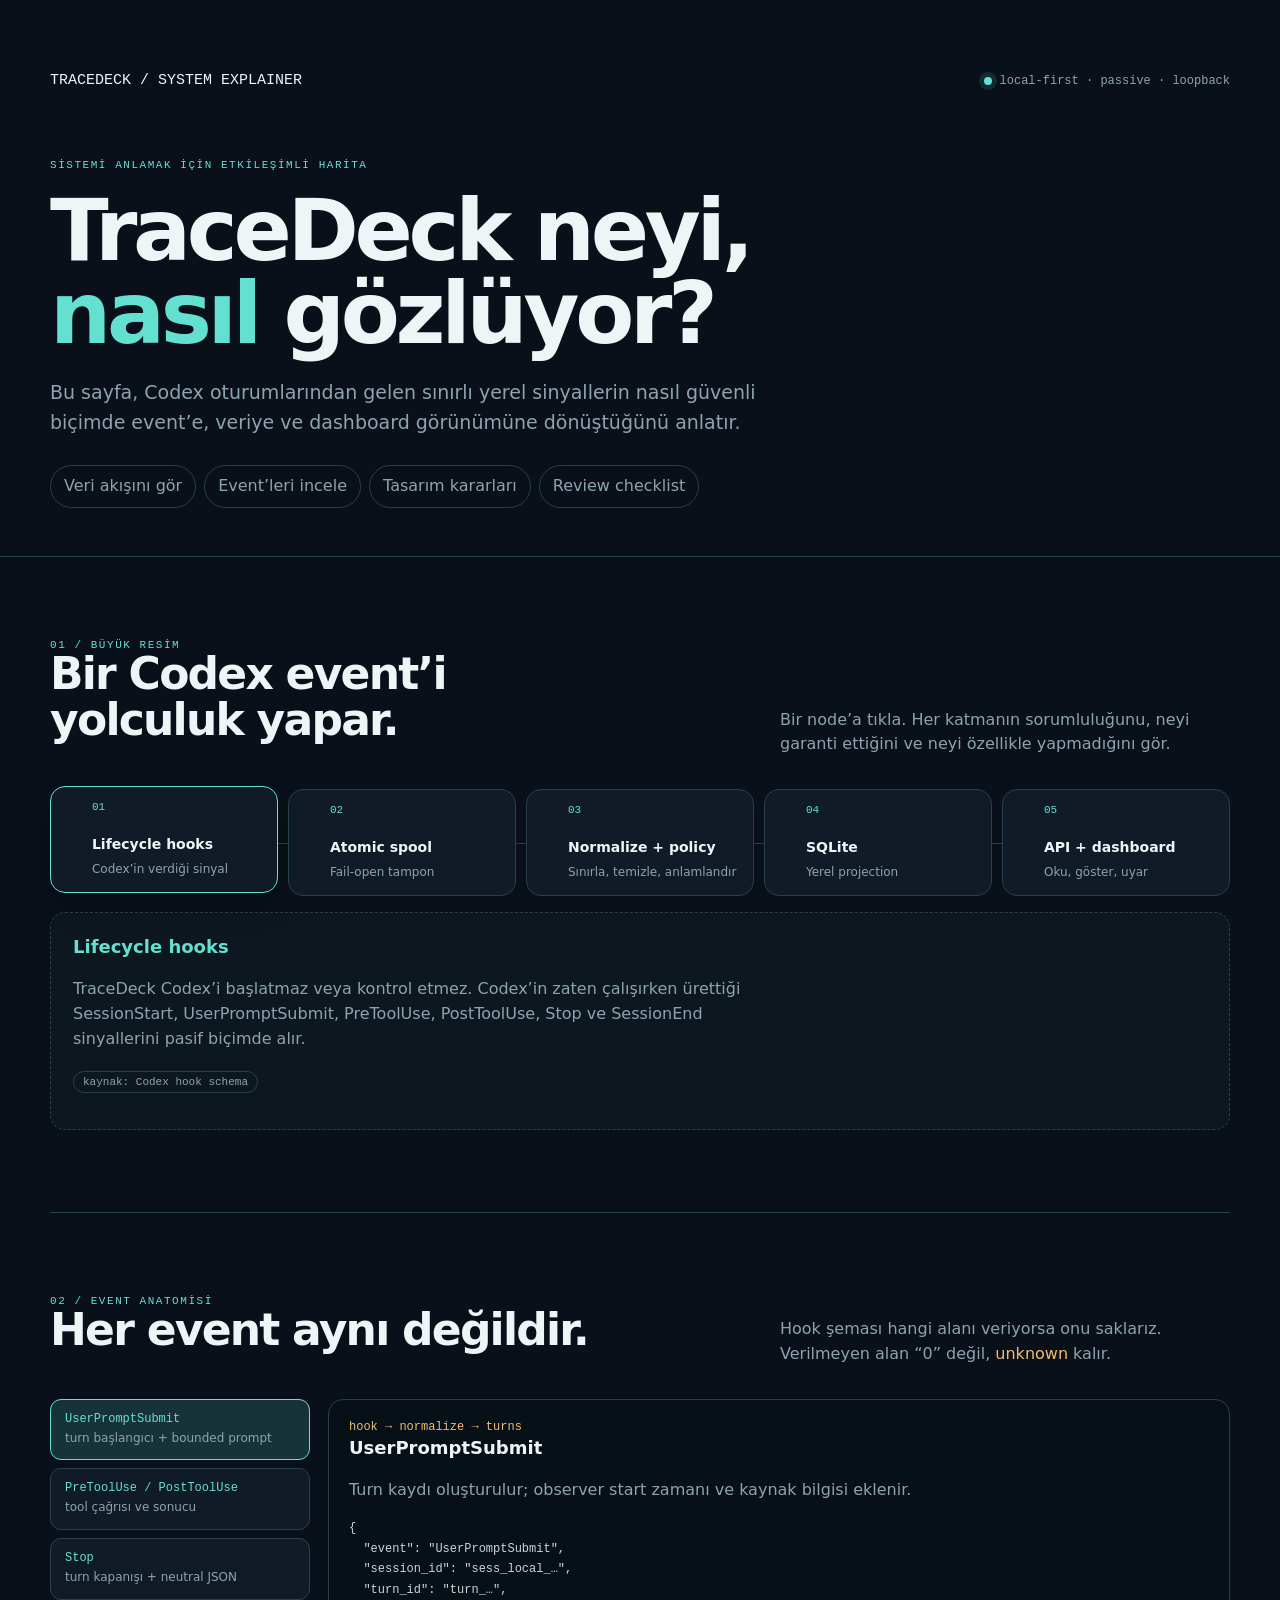
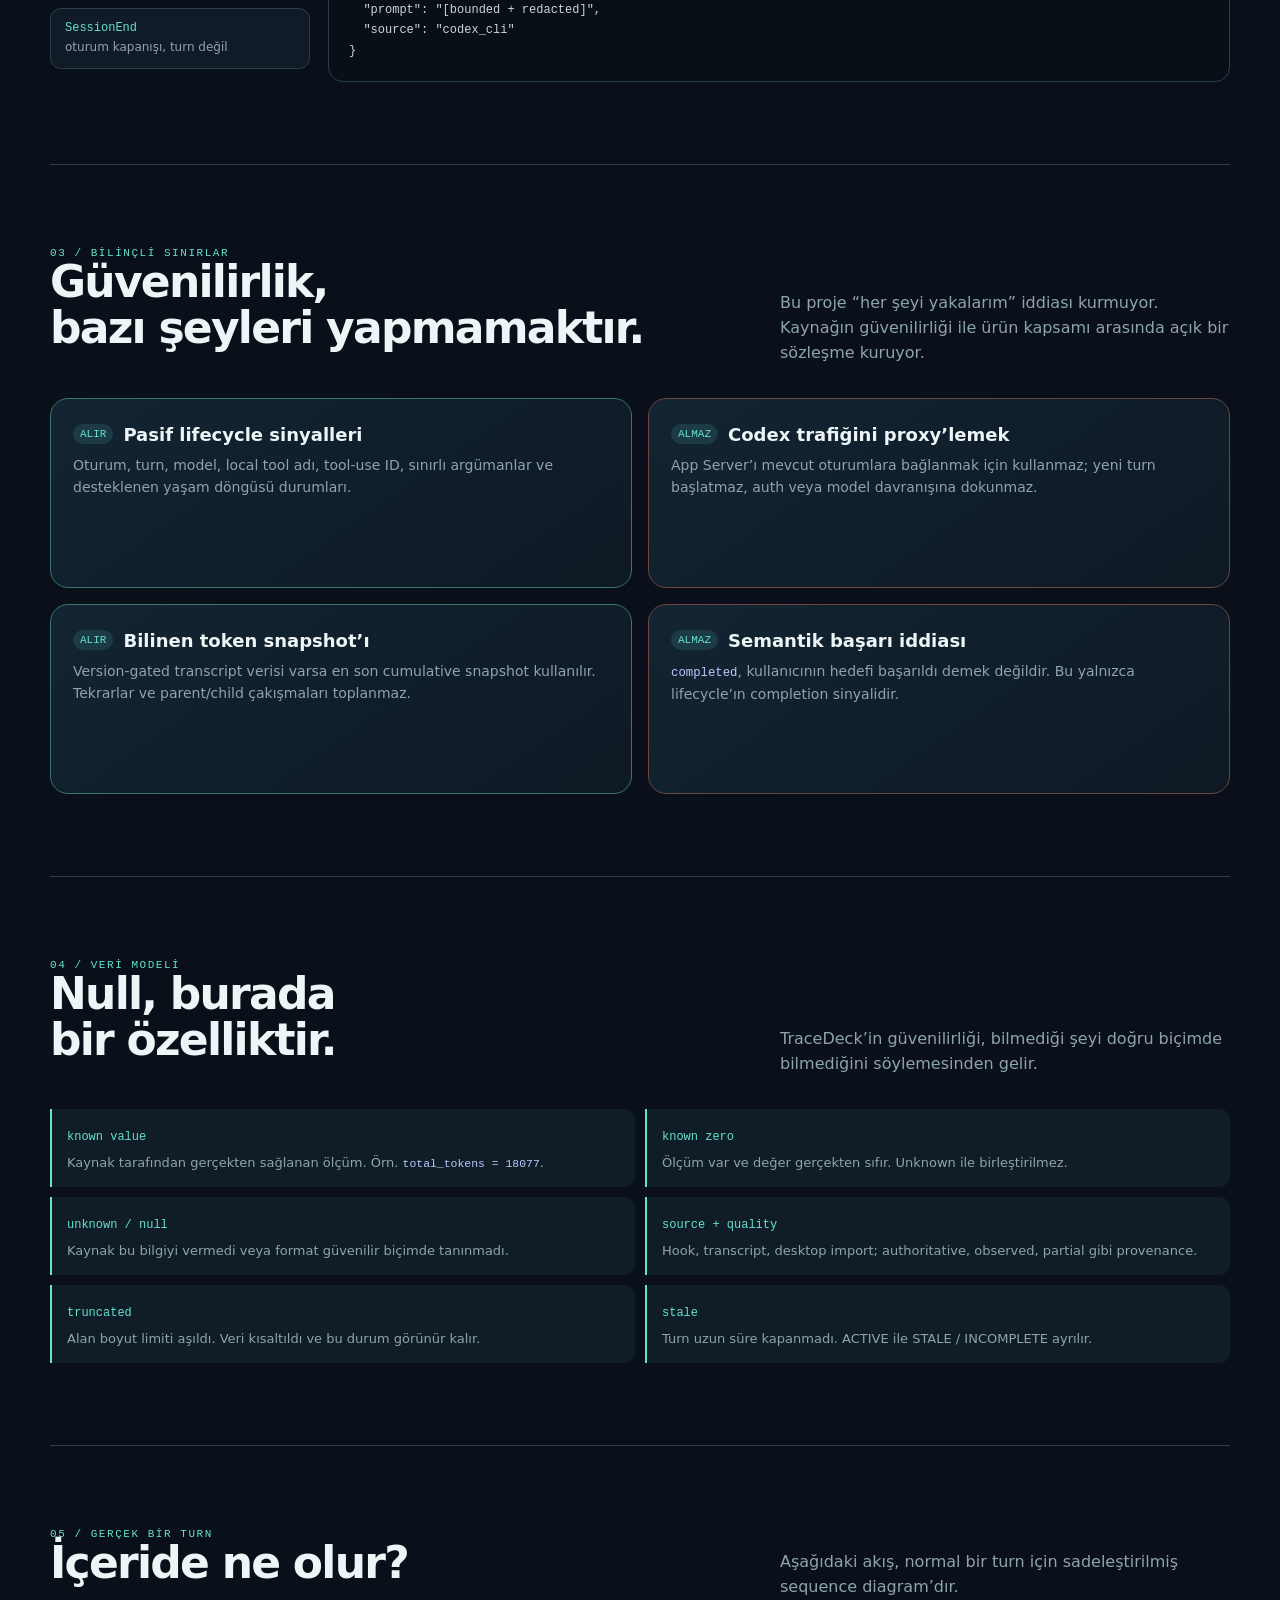
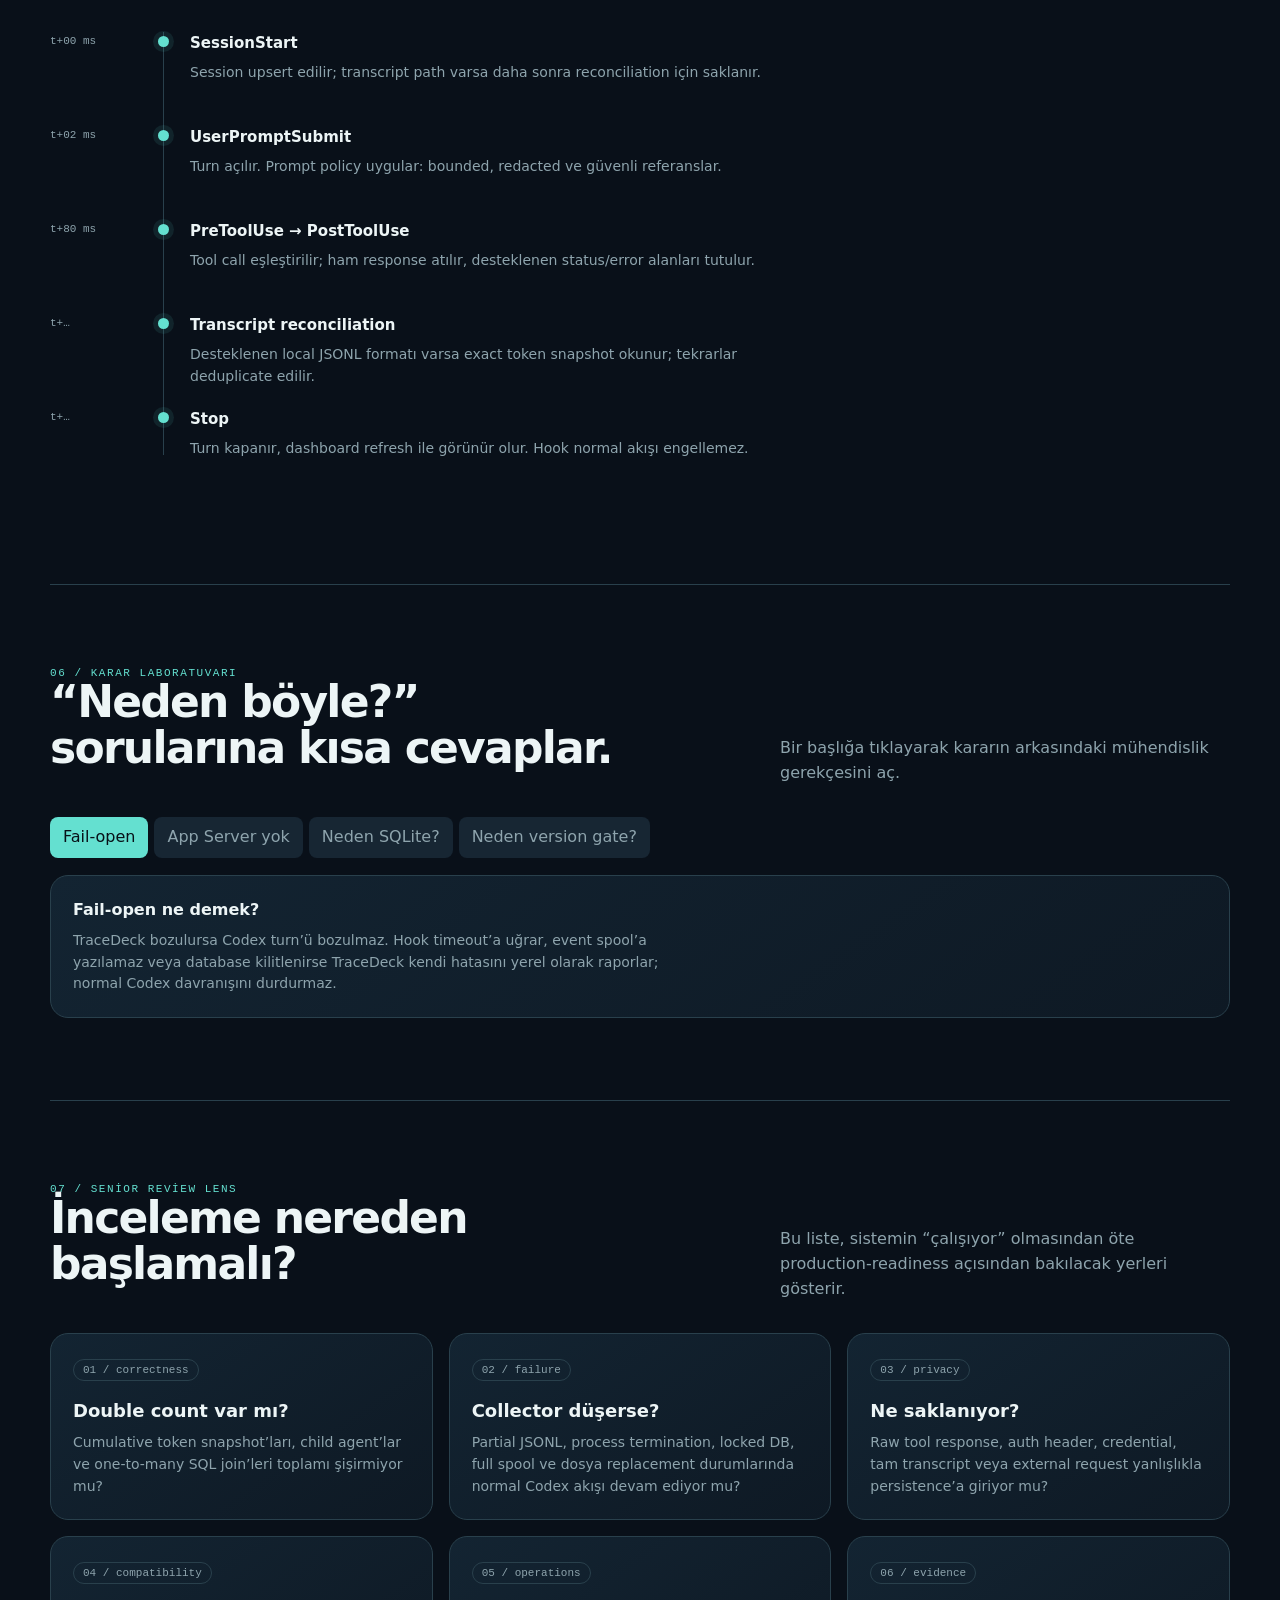
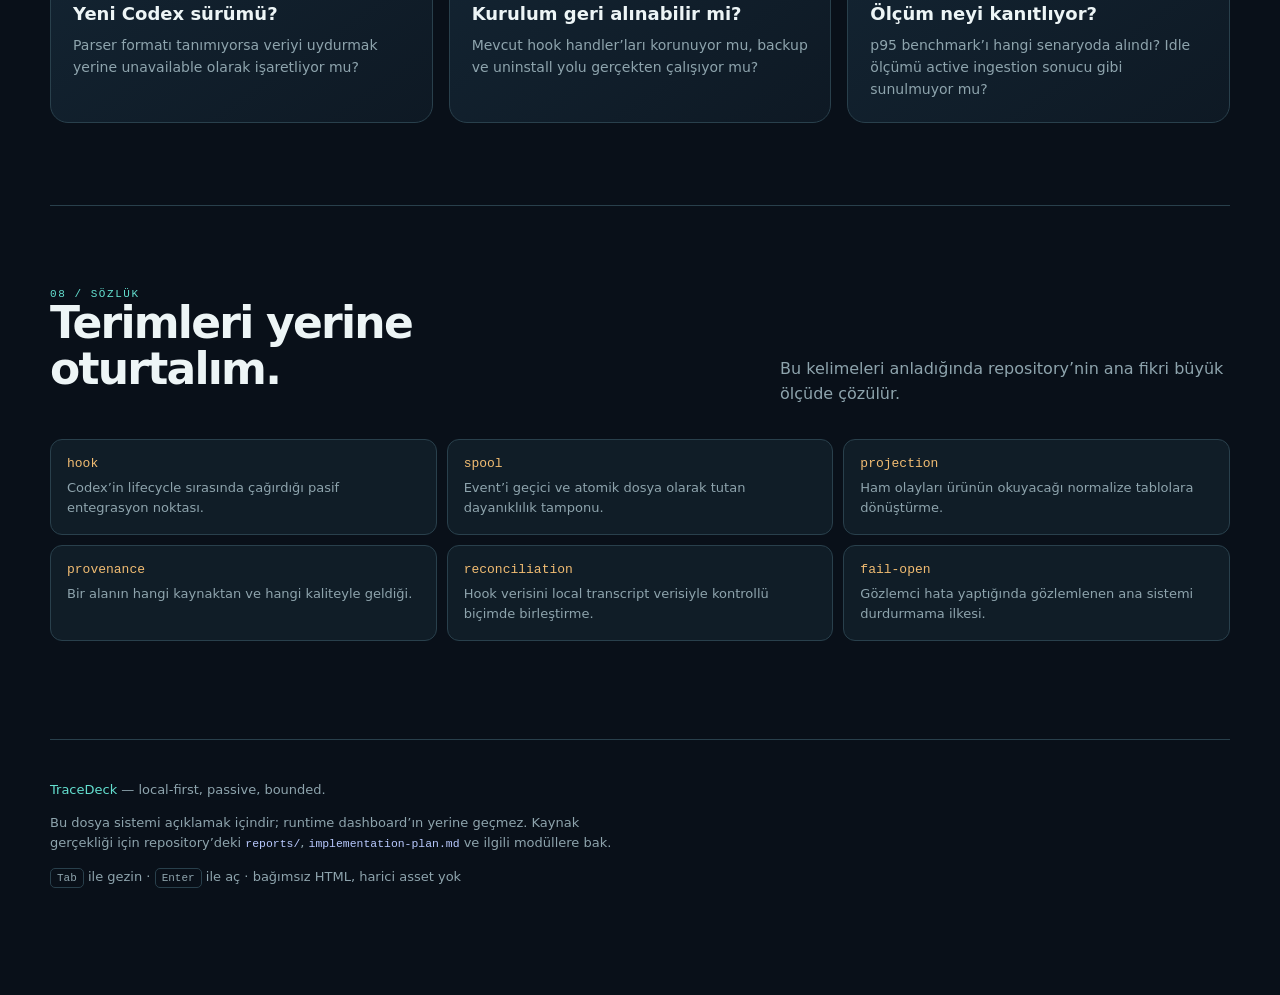
==== index.html @ c2a1a676 "Add Pages entry point" ====
<!doctype html>
<html lang="en">
<head>
  <meta charset="utf-8">
  <meta name="viewport" content="width=device-width, initial-scale=1">
  <meta http-equiv="refresh" content="0; url=tracedeck_interactive_explainer.html">
  <title>TraceDeck System Explainer</title>
</head>
<body>
  <p>Opening the <a href="tracedeck_interactive_explainer.html">TraceDeck interactive system explainer</a>…</p>
</body>
</html>
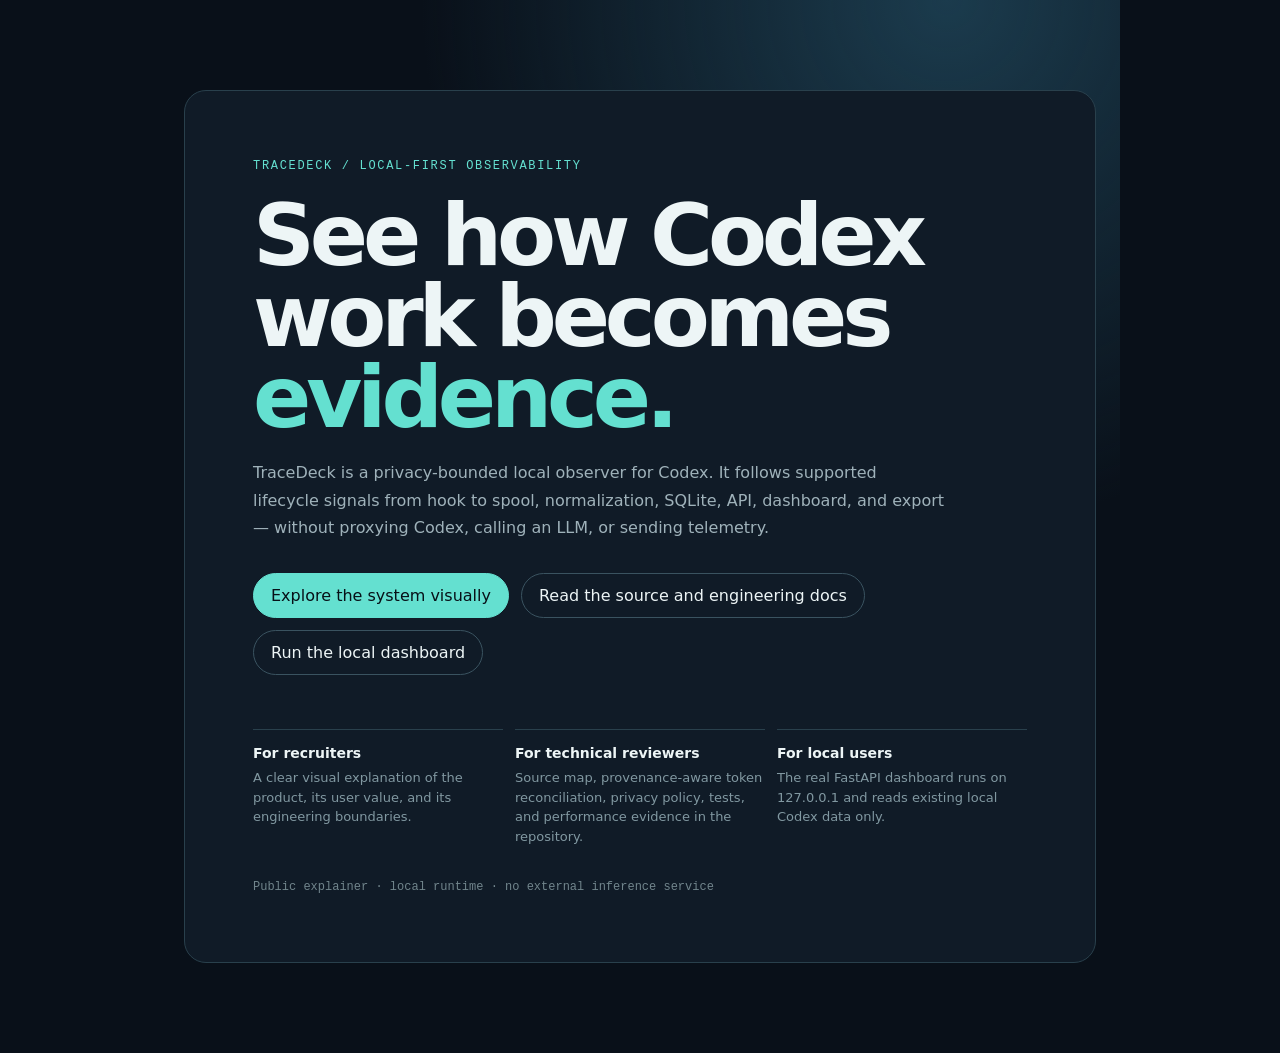
==== commit 27292fa0: "Create recruiter-friendly TraceDeck Pages entry" ====
--- a/index.html
+++ b/index.html
@@ -3,10 +3,18 @@
 <head>
   <meta charset="utf-8">
   <meta name="viewport" content="width=device-width, initial-scale=1">
-  <meta http-equiv="refresh" content="0; url=tracedeck_interactive_explainer.html">
-  <title>TraceDeck System Explainer</title>
+  <meta name="description" content="TraceDeck is a local-first observability system for Codex. Explore the architecture, privacy boundaries, and local runtime.">
+  <title>TraceDeck — Local-first Codex observability</title>
+  <style>
+    :root{color-scheme:dark;font-family:system-ui,-apple-system,"Segoe UI",sans-serif;background:#091019;color:#edf5f6}*{box-sizing:border-box}body{max-width:960px;margin:0 auto;padding:10vh 24px;background:radial-gradient(circle at 82% 0,#1b3b4d,transparent 40%),#091019}main{border:1px solid #29404c;border-radius:22px;padding:clamp(28px,6vw,68px);background:#101b27}p{color:#9fb2ba;line-height:1.7;max-width:68ch}.eyebrow{font:12px ui-monospace,SFMono-Regular,Consolas,monospace;letter-spacing:.14em;color:#64e0d0}h1{font-size:clamp(42px,8vw,86px);line-height:.94;letter-spacing:-.06em;max-width:760px;margin:22px 0}.accent{color:#64e0d0}.actions{display:flex;flex-wrap:wrap;gap:12px;margin-top:32px}a{display:inline-block;border:1px solid #3a5360;border-radius:999px;padding:12px 17px;text-decoration:none;color:#edf5f6}a.primary{background:#64e0d0;border-color:#64e0d0;color:#071017}.grid{display:grid;grid-template-columns:repeat(3,1fr);gap:12px;margin-top:54px}.card{border-top:1px solid #29404c;padding-top:15px}.card b{display:block;font-size:14px}.card span{display:block;color:#8198a1;font-size:13px;line-height:1.5;margin-top:7px}small{display:block;color:#71858c;margin-top:34px;font:12px ui-monospace,SFMono-Regular,Consolas,monospace}@media(max-width:680px){.grid{grid-template-columns:1fr}body{padding:5vh 14px}main{padding:30px 22px}}
+  </style>
 </head>
-<body>
-  <p>Opening the <a href="tracedeck_interactive_explainer.html">TraceDeck interactive system explainer</a>…</p>
-</body>
+<body><main>
+  <div class="eyebrow">TRACEDECK / LOCAL-FIRST OBSERVABILITY</div>
+  <h1>See how Codex work becomes <span class="accent">evidence.</span></h1>
+  <p>TraceDeck is a privacy-bounded local observer for Codex. It follows supported lifecycle signals from hook to spool, normalization, SQLite, API, dashboard, and export — without proxying Codex, calling an LLM, or sending telemetry.</p>
+  <div class="actions"><a class="primary" href="tracedeck_interactive_explainer.html">Explore the system visually</a><a href="https://github.com/swrtan/TraceDeck">Read the source and engineering docs</a><a href="https://github.com/swrtan/TraceDeck#run">Run the local dashboard</a></div>
+  <div class="grid"><div class="card"><b>For recruiters</b><span>A clear visual explanation of the product, its user value, and its engineering boundaries.</span></div><div class="card"><b>For technical reviewers</b><span>Source map, provenance-aware token reconciliation, privacy policy, tests, and performance evidence in the repository.</span></div><div class="card"><b>For local users</b><span>The real FastAPI dashboard runs on 127.0.0.1 and reads existing local Codex data only.</span></div></div>
+  <small>Public explainer · local runtime · no external inference service</small>
+</main></body>
 </html>
